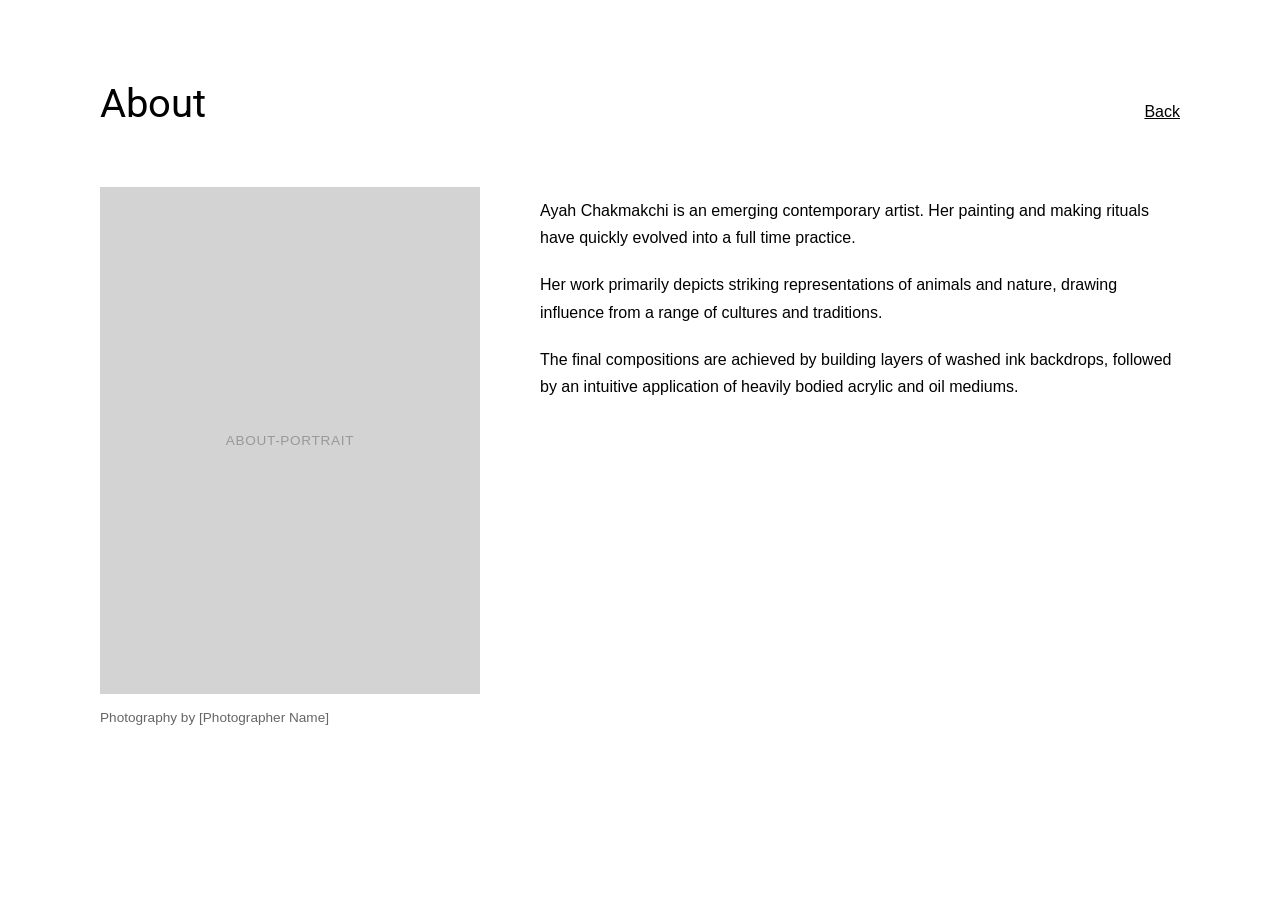
==== pages/about.html @ 392fb3b9 "Ayah's Art Portfolio - First Draft" ====
<!DOCTYPE html>
<html lang="en">
<head>
    <meta charset="UTF-8">
    <meta name="viewport" content="width=device-width, initial-scale=1.0">
    <title>About — Ayah Chakmakchi</title>
    <link rel="preconnect" href="https://fonts.googleapis.com">
    <link rel="preconnect" href="https://fonts.gstatic.com" crossorigin>
    <link href="https://fonts.googleapis.com/css2?family=Roboto:wght@400;700&display=swap" rel="stylesheet">
    <link rel="stylesheet" href="../styles.css">
</head>
<body>
    <div class="page">
        <header class="page-header">
            <h1>About</h1>
            <a href="../index.html" class="back-link">Back</a>
        </header>

        <div class="about-content">
            <!-- ========================== ABOUT PHOTO ========================== -->
            <!-- Replace the div below with: <img src="../images/about-portrait.jpg" alt="Ayah Chakmakchi portrait" class="about-photo"> -->
            <div class="image-placeholder about-photo" data-image="about-portrait"></div>

            <div class="about-text">
                <p>Ayah Chakmakchi is an emerging contemporary artist. Her painting and making rituals have quickly evolved into a full time practice.</p>
                <p>Her work primarily depicts striking representations of animals and nature, drawing influence from a range of cultures and traditions.</p>
                <p>The final compositions are achieved by building layers of washed ink backdrops, followed by an intuitive application of heavily bodied acrylic and oil mediums.</p>
            </div>
        </div>

        <p class="photo-credit">Photography by [Photographer Name]</p>
    </div>
</body>
</html>
---- styles.css ----
* {
    margin: 0;
    padding: 0;
    box-sizing: border-box;
}

body {
    font-family: "Helvetica Neue", Helvetica, Arial, sans-serif;
    color: #000;
    background: #fff;
}

.landing {
    display: flex;
    justify-content: space-between;
    align-items: flex-start;
    max-width: 1200px;
    margin: 0 auto;
    padding: 80px 60px;
    min-height: 100vh;
}

.landing-left {
    display: flex;
    flex-direction: column;
    gap: 16px;
    padding-top: 20px;
}

.landing-left h1 {
    font-size: 1.75rem;
    font-weight: 700;
    margin-bottom: 12px;
}

.page-header h1,
.landing-left h1 {
    font-family: "Roboto", sans-serif;
}

.btn-mailing-list {
    display: inline-block;
    padding: 10px 20px;
    border: 1px solid #000;
    color: #000;
    text-decoration: none;
    font-size: 0.95rem;
    width: fit-content;
    margin-bottom: 16px;
}

.btn-mailing-list:hover {
    border-color: #000;
}

nav {
    display: flex;
    flex-direction: column;
    gap: 8px;
}

nav a {
    color: #000;
    text-decoration: none;
    font-size: 1rem;
}

nav a:hover {
    text-decoration: none;
}

.landing-right {
    flex-shrink: 0;
}

/* IMAGE: hero portrait on landing page — replace .image-placeholder.hero-photo div */
.hero-photo {
    width: 450px;
    height: 580px;
}

/* ==========================================================================
   IMAGE PLACEHOLDERS
   Every grey box uses this class. Each one has a data-image attribute
   so you can find them easily. To swap in a real image:
   1. Put your images in an "images/" folder
   2. Replace <div class="image-placeholder ..." data-image="..."></div>
      with <img src="../images/your-file.jpg" alt="description" class="...">
   ========================================================================== */
.image-placeholder {
    background-color: #d3d3d3;
    display: flex;
    align-items: center;
    justify-content: center;
}

.image-placeholder::after {
    content: attr(data-image);
    color: #999;
    font-size: 0.85rem;
    text-transform: uppercase;
    letter-spacing: 0.05em;
}

/* ==========================================================================
   SHARED PAGE LAYOUT (all inner pages)
   ========================================================================== */
.page {
    max-width: 1200px;
    margin: 0 auto;
    padding: 80px 60px;
}

.page-header {
    display: flex;
    justify-content: space-between;
    align-items: baseline;
    margin-bottom: 60px;
}

.page-header h1 {
    font-size: 2.5rem;
    font-weight: 400;
    font-family: "Roboto", sans-serif;
}

.back-link {
    color: #000;
    text-decoration: underline;
    font-size: 1rem;
}

/* ==========================================================================
   PREVIOUS WORK PAGE — Gallery
   ========================================================================== */
.gallery {
    display: flex;
    flex-direction: column;
    align-items: center;
    gap: 80px;
}

.gallery-item {
    text-align: center;
    max-width: 700px;
    width: 100%;
}

/* IMAGE: artwork images — replace each .image-placeholder.gallery-image div */
.gallery-image {
    width: 100%;
    aspect-ratio: 4 / 3;
}

.gallery-image img {
    width: 100%;
    height: auto;
    display: block;
}

.artwork-info {
    margin-top: 20px;
}

.artwork-title {
    font-weight: 700;
    font-size: 1rem;
    margin-bottom: 4px;
}

.artwork-details {
    font-size: 0.9rem;
    color: #444;
    line-height: 1.5;
}

/* ==========================================================================
   ABOUT PAGE
   ========================================================================== */
.about-content {
    display: flex;
    gap: 60px;
    align-items: flex-start;
}

/* IMAGE: about portrait — replace .image-placeholder.about-photo div */
.about-photo {
    width: 380px;
    min-width: 380px;
    aspect-ratio: 3 / 4;
}

.about-text {
    display: flex;
    flex-direction: column;
    gap: 20px;
    font-size: 1rem;
    line-height: 1.7;
    padding-top: 10px;
}

.photo-credit {
    margin-top: 16px;
    font-size: 0.85rem;
    color: #666;
}

/* ==========================================================================
   CONTACT PAGE
   ========================================================================== */
.contact-form {
    max-width: 900px;
    display: flex;
    flex-direction: column;
    gap: 24px;
}

.form-row {
    display: flex;
    gap: 24px;
}

.form-row > * {
    flex: 1;
}

.form-group {
    display: flex;
    flex-direction: column;
    gap: 6px;
}

.form-group label {
    font-size: 0.95rem;
    font-weight: 600;
}

.required {
    color: red;
    margin-left: 2px;
}

.form-group input,
.form-group textarea {
    border: 1px solid #000;
    padding: 12px;
    font-size: 1rem;
    font-family: inherit;
    resize: vertical;
}

.btn-send {
    background: #000;
    color: #fff;
    border: none;
    padding: 14px 32px;
    font-size: 1rem;
    cursor: pointer;
    width: fit-content;
}

.btn-send:hover {
    opacity: 0.85;
}

.page-footer {
    text-align: center;
    margin-top: 80px;
    font-size: 1rem;
}

/* ==========================================================================
   MAILING LIST PAGE
   ========================================================================== */
.mailing-form {
    max-width: 600px;
    margin: 60px auto 0;
    display: flex;
    flex-direction: column;
    gap: 16px;
    align-items: center;
}

.mailing-form .form-row {
    width: 100%;
    display: flex;
    gap: 16px;
}

.mailing-form input {
    flex: 1;
    border: 1px solid #ccc;
    padding: 12px 16px;
    font-size: 1rem;
    font-family: inherit;
    width: 100%;
}

.btn-join {
    background: #000;
    color: #fff;
    border: none;
    padding: 14px 32px;
    font-size: 1rem;
    cursor: pointer;
    margin-top: 8px;
}

.btn-join:hover {
    opacity: 0.85;
}

/* ==========================================================================
   RESPONSIVE
   ========================================================================== */
@media (max-width: 768px) {
    .landing {
        flex-direction: column;
        padding: 40px 24px;
        gap: 40px;
    }

    .hero-photo {
        width: 100%;
        height: 400px;
    }

    .page {
        padding: 40px 24px;
    }

    .about-content {
        flex-direction: column;
        gap: 30px;
    }

    .about-photo {
        width: 100%;
        min-width: unset;
    }

    .form-row {
        flex-direction: column;
        gap: 16px;
    }

    .mailing-form .form-row {
        flex-direction: column;
    }
}
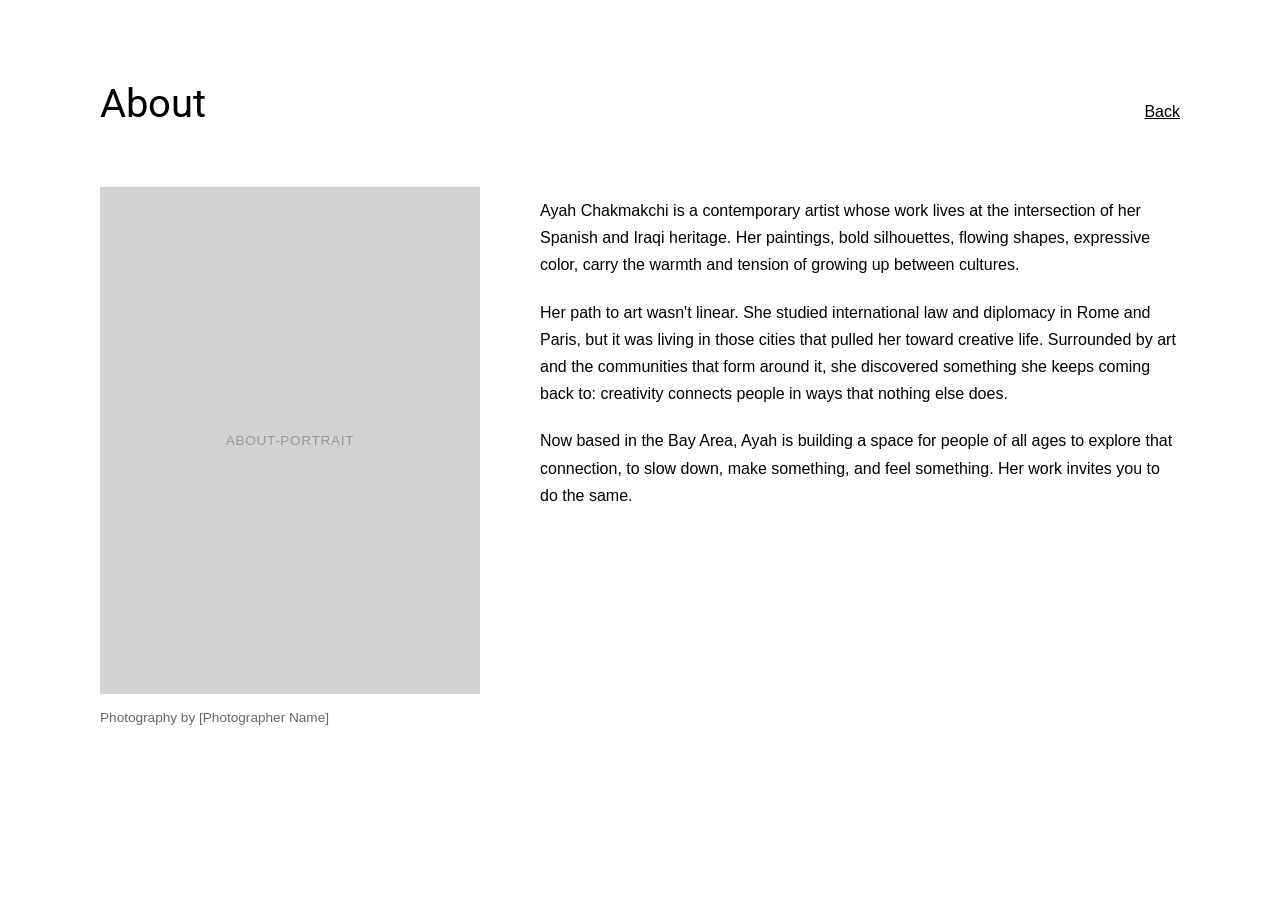
==== commit b0796f88: "About Section" ====
--- a/pages/about.html
+++ b/pages/about.html
@@ -22,9 +22,9 @@
             <div class="image-placeholder about-photo" data-image="about-portrait"></div>
 
             <div class="about-text">
-                <p>Ayah Chakmakchi is an emerging contemporary artist. Her painting and making rituals have quickly evolved into a full time practice.</p>
-                <p>Her work primarily depicts striking representations of animals and nature, drawing influence from a range of cultures and traditions.</p>
-                <p>The final compositions are achieved by building layers of washed ink backdrops, followed by an intuitive application of heavily bodied acrylic and oil mediums.</p>
+                <p>Ayah Chakmakchi is a contemporary artist whose work lives at the intersection of her Spanish and Iraqi heritage. Her paintings, bold silhouettes, flowing shapes, expressive color, carry the warmth and tension of growing up between cultures.</p>
+                <p>Her path to art wasn't linear. She studied international law and diplomacy in Rome and Paris, but it was living in those cities that pulled her toward creative life. Surrounded by art and the communities that form around it, she discovered something she keeps coming back to: creativity connects people in ways that nothing else does.</p>
+                <p>Now based in the Bay Area, Ayah is building a space for people of all ages to explore that connection, to slow down, make something, and feel something. Her work invites you to do the same. </p>
             </div>
         </div>
 
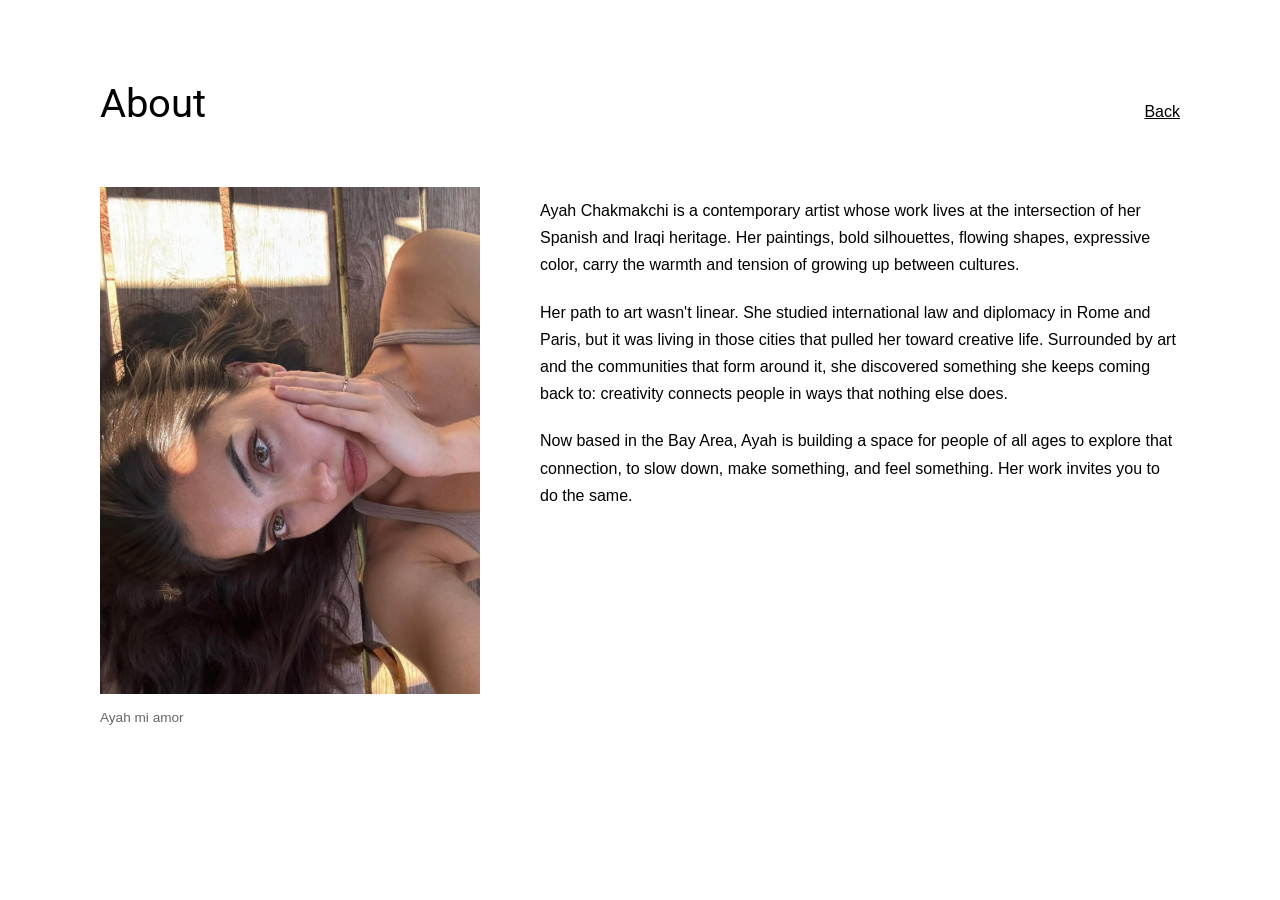
==== commit 49cdbff9: "IMAGES" ====
--- a/pages/about.html
+++ b/pages/about.html
@@ -19,7 +19,7 @@
         <div class="about-content">
             <!-- ========================== ABOUT PHOTO ========================== -->
             <!-- Replace the div below with: <img src="../images/about-portrait.jpg" alt="Ayah Chakmakchi portrait" class="about-photo"> -->
-            <div class="image-placeholder about-photo" data-image="about-portrait"></div>
+            <img src="../images/about-portrait.png" alt="Ayah Chakmakchi portrait" class="about-photo">
 
             <div class="about-text">
                 <p>Ayah Chakmakchi is a contemporary artist whose work lives at the intersection of her Spanish and Iraqi heritage. Her paintings, bold silhouettes, flowing shapes, expressive color, carry the warmth and tension of growing up between cultures.</p>
@@ -28,7 +28,7 @@
             </div>
         </div>
 
-        <p class="photo-credit">Photography by [Photographer Name]</p>
+        <p class="photo-credit">Ayah mi amor</p>
     </div>
 </body>
 </html>
--- a/styles.css
+++ b/styles.css
@@ -148,12 +148,12 @@
 
 /* IMAGE: artwork images — replace each .image-placeholder.gallery-image div */
 .gallery-image {
-    width: 100%;
-    aspect-ratio: 4 / 3;
+    width: 70%;
+    height: auto;
 }
 
 .gallery-image img {
-    width: 100%;
+    width: 70%;
     height: auto;
     display: block;
 }
